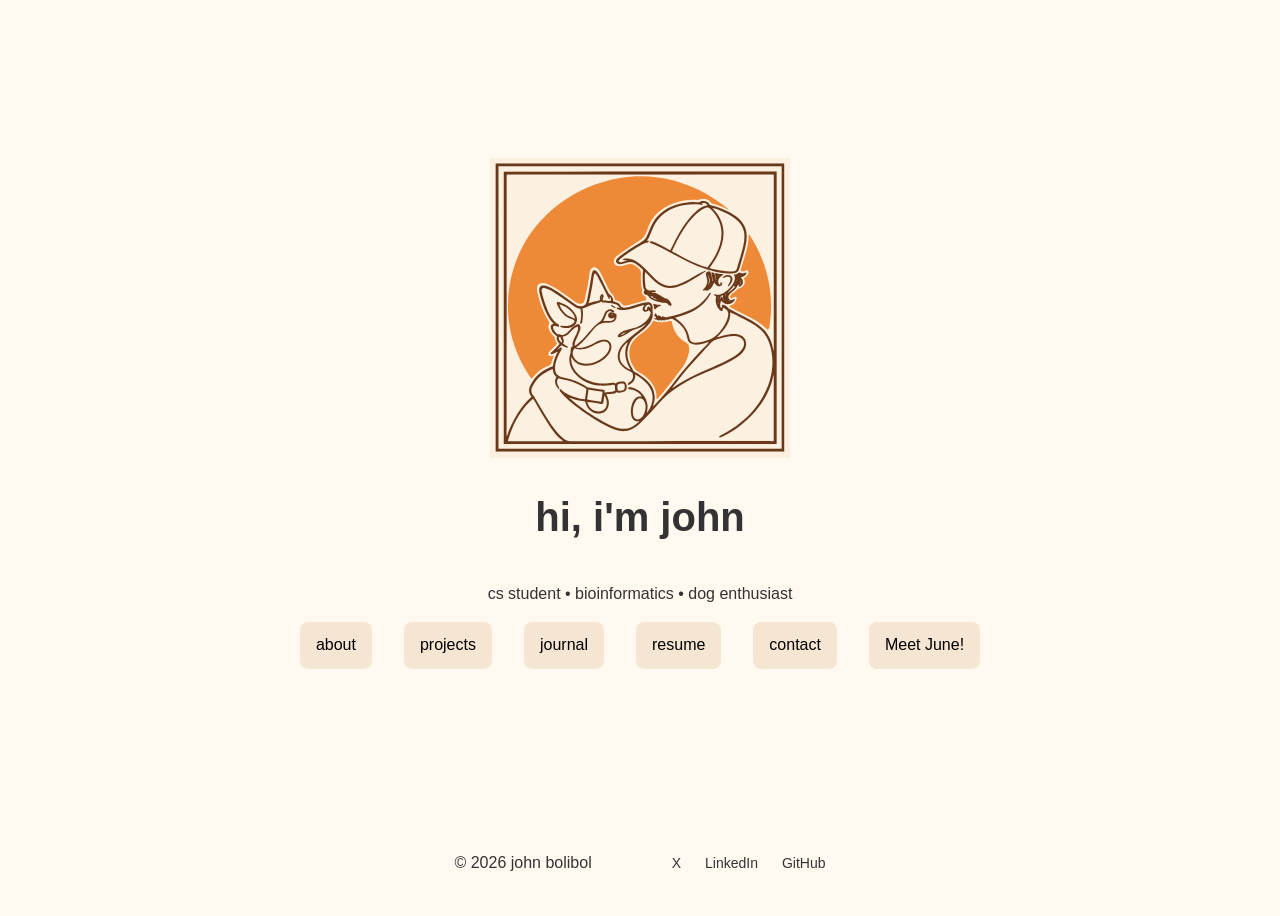
==== index.html @ f2d3ffcf "Initial commit" ====
<!DOCTYPE html>
<html lang="en">
<head>
    <meta charset="UTF-8">
    <meta name="viewport" content="width=device-width, initial-scale=1.0">
    <title>John's Webpage - Homepage</title>
    <link rel="icon" type="image/png" href="images/logo.svg">
    <link rel="stylesheet" href="style/variables.css">
    <link rel="stylesheet" href="style/style.css">
    <link rel="stylesheet" href="style/home.css">
</head>

<body>
    <main>
        <img class="logo" src="images/logo.svg" alt="Cartoon illustration of June, my dog">
        <h1>hi, i'm john</h1>
        <p id="description">cs student &bull; bioinformatics &bull; dog enthusiast </p>
        <nav id="homepage-navigation" aria-label="Homepage Navigation">
            <ul>
                <li><a href="about.html">about</a></li>
                <li><a href="projects.html">projects</a></li>
                <li><a href="journal.html">journal</a></li>
                <li><a href="resume.html">resume</a></li>
                <li><a href="contact.html">contact</a></li>
                <li class="meetjune"><a href="meetjune.html">Meet June!</a></li>
            </ul>
        </nav>

        <hello-world></hello-world>

    </main>

    <footer>
    <p>&copy; 2026 john bolibol</p>
    <nav aria-label="Social Media">
        <a href="https://x.com">X</a>
        <a href="https://linkedin.com">LinkedIn</a>
        <a href="https://github.com">GitHub</a>
    </nav>
    </footer>

    <script>
        class HelloWorld extends HTMLElement {
            connectedCallback() {
                console.log("Hello World!");
            }
        }

        customElements.define("hello-world", HelloWorld);
    </script>
</body>
</html>
---- style/variables.css ----
:root {
    /* Colors */
    --color-primary: #D97736;
    --color-secondary: #F5E6D3;
    --color-text: #333333;
    --color-background: #FFF9F0;
    --color-border: #D6C8BA;
    --color-hover: #A5B59A;

    /* Typography */
    --font-primary: "Outfit", sans-serif;

    /* Font Sizes */
    --font-small: 0.875rem;
    --font-medium: 1rem;
    --font-large: 1.5rem;
    --font-heading: 2.5rem;

    /* Spacing */
    --spacing-small: 0.5rem;
    --spacing-medium: 1rem;
    --spacing-large: 2rem;

    /* Border Radius */
    --radius-small: 0.5rem;
    --radius-large: 1rem;
}
---- style/style.css ----
body {
    background-color: var(--color-background);
    font-family: var(--font-primary);
    line-height: 1.6;
    color: var(--color-text);
}

h1 {
    font-size: 2.5rem;
    margin-bottom: 1rem;
}

h2 {
    font-size: 1.75rem;
    margin-bottom: 0.75rem;
}

h3 {
    font-size: 1.25rem;
    margin-bottom: 0.5rem;
}

p {
    font-size: 1rem;
    margin-bottom: 1rem;
}

button {
    display: flex;
    font-size: 1rem;
    padding: 0.5em 0.5em;
    align-items: center;
    justify-content: center;
    
}

main {
    box-sizing: border-box;
    max-width: 800px;
    margin: auto;
    padding: 1rem;
}

header{
    font-family: var(--font-primary);
}

footer {
    display: flex;
    gap: 5rem;
    font-family: var(--font-primary);
    font-size: var(--font-small);
    align-items: center;
    justify-content: center;
    padding: 1rem;
}

nav[aria-label="Main Navigation"] {
    display: flex;
    justify-content: center;
}

nav[aria-label="Main Navigation"] .desktop-nav {
    display: flex;
    gap: 2rem;
    list-style: none;
    flex-wrap: wrap;
    padding: 5px;
    margin: 0;
    justify-content: center;
}

nav[aria-label="Main Navigation"] .mobile-nav {
    display: none;
}

/* Targets links anywhere inside the Main Navigation */
nav[aria-label="Main Navigation"] a{
    display: block;
    padding: 0.2rem 1rem;
    background-color: var(--color-secondary);
    border-radius: var(--radius-small);
    text-decoration: none;
    color: black;
    line-height: 2.5;
    gap: 0.625%;
}

nav[aria-label="Main Navigation"] a:hover{
    background: var(--color-hover);
    color: white;
}

@media (max-width: 768px) {

    nav[aria-label="Main Navigation"] .desktop-nav {
        display: none;
    }

    nav[aria-label="Main Navigation"] .mobile-nav {
        display: block;
        width: 400px;
        max-width: 100%;
        position: relative;
    }

    .mobile-nav summary {
        cursor: pointer;
        padding: 0.75rem;
        background-color: var(--color-secondary);
        border-radius: var(--radius-small);
        text-align: center;
        list-style: none;
    }

    .mobile-nav summary::-webkit-details-marker {
        display: none;
    }

    .mobile-nav ul {
        position: absolute;
        top: 100%;
        left: 0;
        width: 100%;
        box-sizing: border-box;
        z-index: 10;

        display: flex;
        flex-direction: column;
        gap: 0;
        list-style: none;
        padding: 0.5rem;
        margin: 0.5rem 0 0;
        background-color: var(--color-secondary);
        border-radius: var(--radius-small);
    }

    .mobile-nav li {
        margin: 0;
    }

    nav[aria-label="Main Navigation"] .mobile-nav a{
        padding: 0.5rem;
        line-height: 1.4;
        text-align: center;
    }

    footer {
        flex-direction: column;
        gap: 0.5rem;
    }
}

nav[aria-label="Social Media"] {
    display: flex;
    gap: 1.5rem;
    justify-content: center;
}

nav[aria-label="Social Media"] a {
    text-decoration: none;
    color: var(--color-text);
}

nav[aria-label="Social Media"] a:hover {
    color: var(--color-primary);
}

a:focus,
button:focus,
input:focus,
textarea:focus {
    outline: 3px solid var(--color-primary);
    outline-offset: 3px;
}
---- style/home.css ----
body {
    min-height: 100vh;
    display: flex;
    flex-direction: column;
}

main{
    flex: 1;
    display: flex;
    flex-direction: column;
    justify-content: center;
    align-items: center;
}

h1 {
    font-size: var(--font-heading);
}

#description {
    font-size: var(--font-medium);
}

nav[aria-label="Homepage Navigation"] ul{
    display: flex;
    justify-content: center;
    flex-wrap: wrap;
    list-style: none;
    gap: 2rem;
    margin: 0;
    padding: 0;
}

nav[aria-label="Homepage Navigation"] a{
    display: block;
    padding: 0.2rem 1rem;
    background-color: var(--color-secondary);
    border-radius: var(--radius-small);
    text-decoration: none;
    color: black;
    line-height: 2.5;
    gap: 0.625%;
}

nav[aria-label="Homepage Navigation"] a:hover{
    background: var(--color-hover);
    color: white;
    transform: scale(1.5);
}

.logo {
    display: block;
    width: 300px;
    height: auto;
    margin: 0 auto;
}
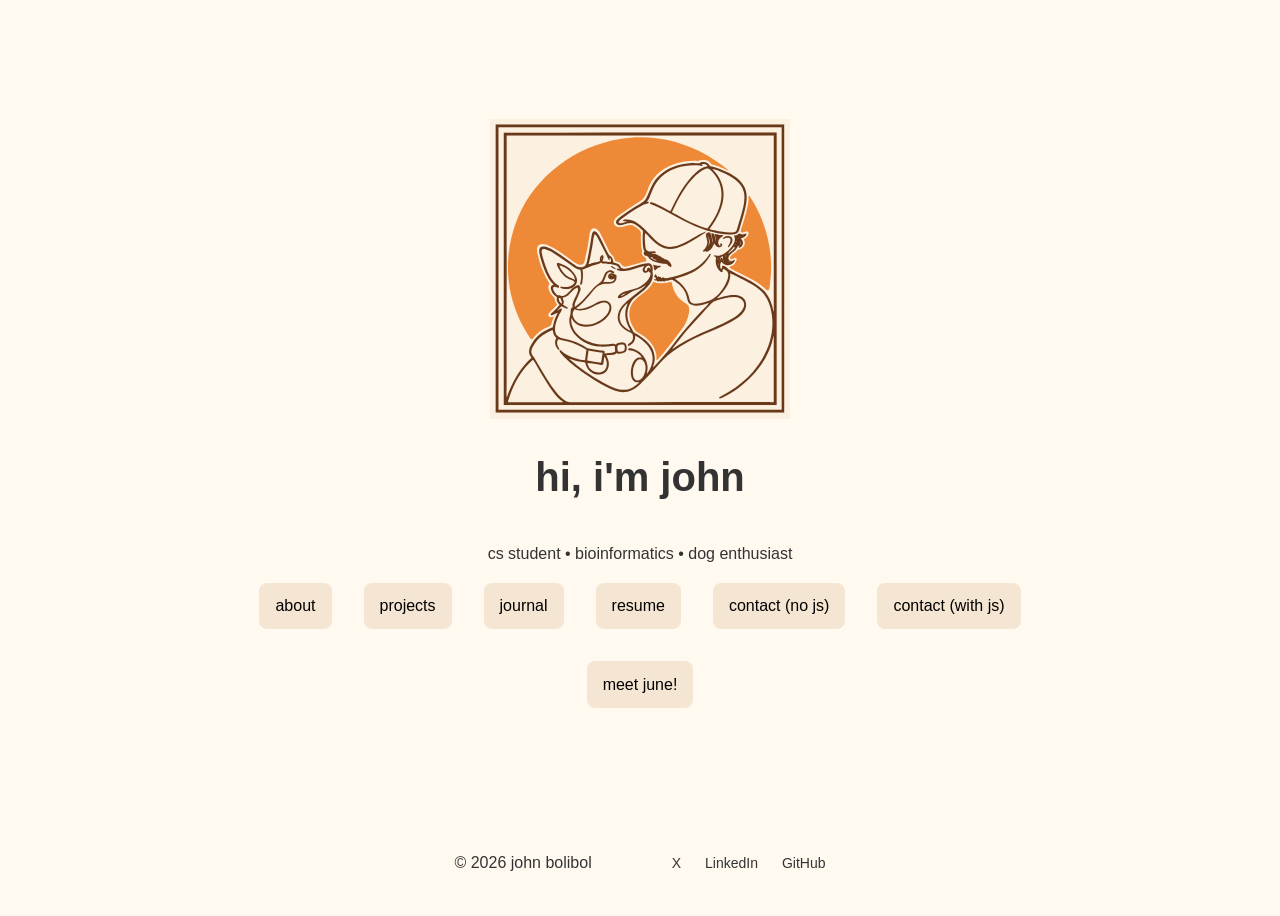
==== commit 95d83b49: "Refactor navigation links for consistency and improve contact form with validation and accessibility" ====
--- a/index.html
+++ b/index.html
@@ -21,8 +21,9 @@
                 <li><a href="projects.html">projects</a></li>
                 <li><a href="journal.html">journal</a></li>
                 <li><a href="resume.html">resume</a></li>
-                <li><a href="contact.html">contact</a></li>
-                <li class="meetjune"><a href="meetjune.html">Meet June!</a></li>
+                <li><a href="form-no-js.html">contact (no js)</a></li>
+                <li><a href="form-with-js.html">contact (with js)</a></li>
+                <li class="meetjune"><a href="meetjune.html">meet june!</a></li>
             </ul>
         </nav>
 
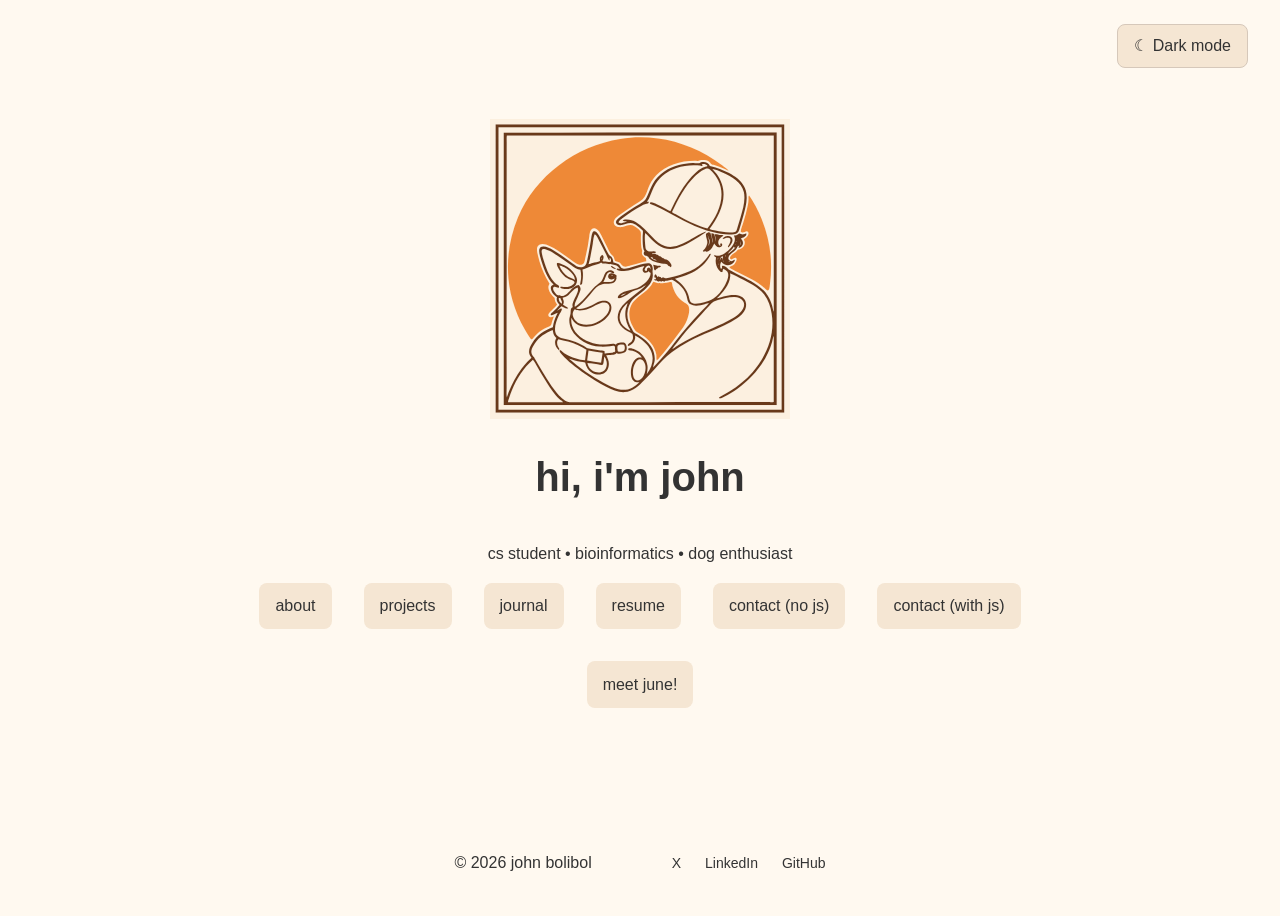
==== commit 01bc6e98: "Implement dark mode toggle feature with theme persistence" ====
--- a/index.html
+++ b/index.html
@@ -8,9 +8,14 @@
     <link rel="stylesheet" href="style/variables.css">
     <link rel="stylesheet" href="style/style.css">
     <link rel="stylesheet" href="style/home.css">
+
+    <script src="theme.js" defer></script>
 </head>
 
 <body>
+    <button type="button" id="theme-toggle" hidden>
+    ☾ Dark mode
+    </button>
     <main>
         <img class="logo" src="images/logo.svg" alt="Cartoon illustration of June, my dog">
         <h1>hi, i'm john</h1>
@@ -28,7 +33,6 @@
         </nav>
 
         <hello-world></hello-world>
-
     </main>
 
     <footer>
--- a/style/variables.css
+++ b/style/variables.css
@@ -24,4 +24,14 @@
     /* Border Radius */
     --radius-small: 0.5rem;
     --radius-large: 1rem;
+}
+
+    /* Dark Theme */
+    :root[data-theme="dark"] {
+    --color-primary: #E99558;
+    --color-secondary: #38312D;
+    --color-text: #F5EDE5;
+    --color-background: #211E1B;
+    --color-border: #62564D;
+    --color-hover: #647A5D;
 }
--- a/style/style.css
+++ b/style/style.css
@@ -81,7 +81,7 @@
     background-color: var(--color-secondary);
     border-radius: var(--radius-small);
     text-decoration: none;
-    color: black;
+    color: var(--color-text);
     line-height: 2.5;
     gap: 0.625%;
 }
@@ -172,4 +172,34 @@
 textarea:focus {
     outline: 3px solid var(--color-primary);
     outline-offset: 3px;
+}
+
+header {
+    display: flex;
+    flex-direction: column;
+}
+
+#theme-toggle {
+    align-self: flex-end;
+    margin: 0.5rem 1rem;
+}
+
+#theme-toggle {
+    background-color: var(--color-secondary);
+    color: var(--color-text);
+    border: 1px solid var(--color-border);
+    border-radius: var(--radius-small);
+    padding: var(--spacing-small) var(--spacing-medium);
+    font: inherit;
+    cursor: pointer;
+}
+
+#theme-toggle[hidden] {
+    display: none;
+}
+
+form input,
+form textarea {
+    background-color: var(--color-background);
+    color: var(--color-text);
 }
--- a/style/home.css
+++ b/style/home.css
@@ -36,14 +36,14 @@
     background-color: var(--color-secondary);
     border-radius: var(--radius-small);
     text-decoration: none;
-    color: black;
+    color: var(--color-text);
     line-height: 2.5;
     gap: 0.625%;
 }
 
 nav[aria-label="Homepage Navigation"] a:hover{
     background: var(--color-hover);
-    color: white;
+    color: var(--color-text);
     transform: scale(1.5);
 }
 
@@ -54,3 +54,8 @@
     margin: 0 auto;
 }
 
+#theme-toggle {
+    position: absolute;
+    top: 1rem;
+    right: 1rem;
+}
